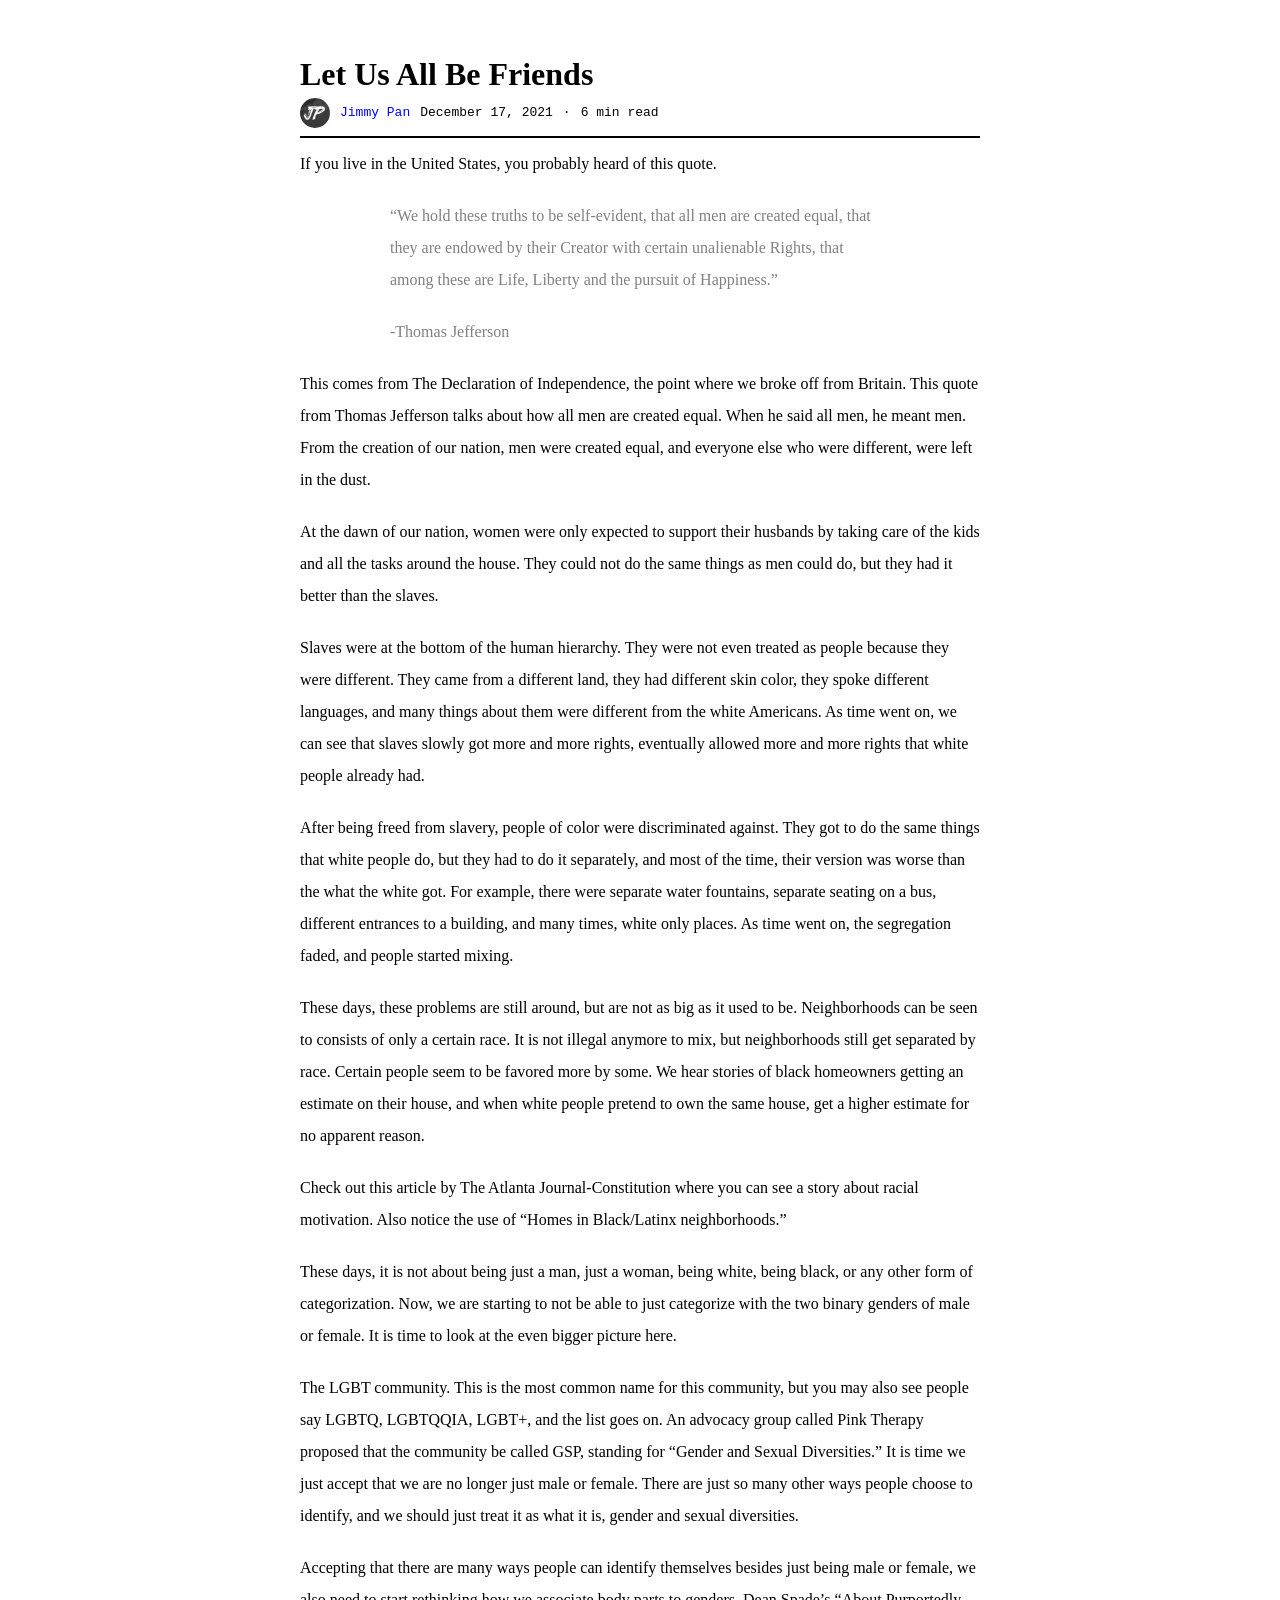
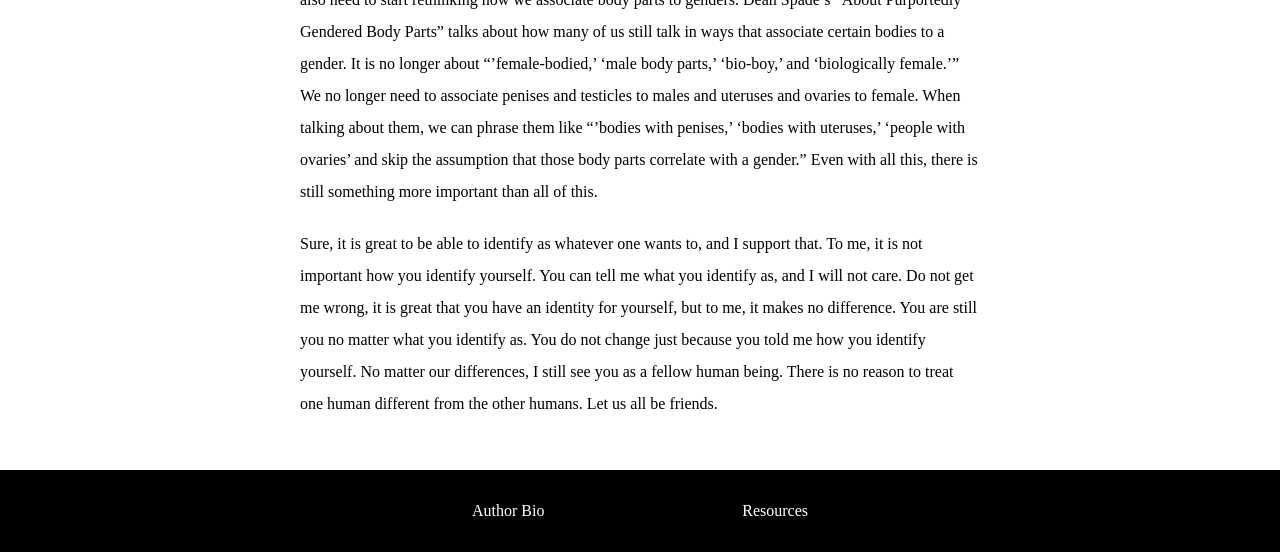
==== let-us-all-be-friends/index.html @ f7c34c7f "Add files via upload" ====
<!DOCTYPE html>
<html>
<head>
	<meta charset="utf-8">
	<meta name="viewport" content="width=device-width, initial-scale=1">
	<link rel="stylesheet" type="text/css" href="assets/css/reset.css">
	<link rel="stylesheet" type="text/css" href="assets/css/style.css">
	<title>Let Us All Be Friends</title>
</head>
<body>
	<div class="main">
		<h1>Let Us All Be Friends</h1>
		<img src="assets/img/pfp.png" alt="Jimmy Pan's Profile Picture" class="pfp url">
		<pre class="url">Jimmy Pan</pre>
		<pre>December 17, 2021</pre>
		<pre>&centerdot;</pre>
		<pre>6 min read</pre>
		<hr>
		<p>If you live in the United States, you probably heard of this quote.</p>
		<div class="quote">
			<p>“We hold these truths to be self-evident, that all men are created equal, that they are endowed by their Creator with certain unalienable Rights, that among these are Life, Liberty and the pursuit of Happiness.”</p>
			<p>-Thomas Jefferson</p>
		</div>
		<p>This comes from The Declaration of Independence, the point where we broke off from Britain. This quote from Thomas Jefferson talks about how all men are created equal. When he said all men, he meant men. From the creation of our nation, men were created equal, and everyone else who were different, were left in the dust.</p>
		<p>At the dawn of our nation, women were only expected to support their husbands by taking care of the kids and all the tasks around the house. They could not do the same things as men could do, but they had it better than the slaves.</p>
		<p>Slaves were at the bottom of the human hierarchy. They were not even treated as people because they were different. They came from a different land, they had different skin color, they spoke different languages, and many things about them were different from the white Americans. As time went on, we can see that slaves slowly got more and more rights, eventually allowed more and more rights that white people already had.</p>
		<p>After being freed from slavery, people of color were discriminated against. They got to do the same things that white people do, but they had to do it separately, and most of the time, their version was worse than the what the white got. For example, there were separate water fountains, separate seating on a bus, different entrances to a building, and many times, white only places. As time went on, the segregation faded, and people started mixing.</p>
		<p>These days, these problems are still around, but are not as big as it used to be. Neighborhoods can be seen to consists of only a certain race. It is not illegal anymore to mix, but neighborhoods still get separated by race. Certain people seem to be favored more by some. We hear stories of black homeowners getting an estimate on their house, and when white people pretend to own the same house, get a higher estimate for no apparent reason.</p>
		<p>Check out this article by The Atlanta Journal-Constitution where you can see a story about racial motivation. Also notice the use of “Homes in Black/Latinx neighborhoods.”</p>
		<p>These days, it is not about being just a man, just a woman, being white, being black, or any other form of categorization. Now, we are starting to not be able to just categorize with the two binary genders of male or female. It is time to look at the even bigger picture here.</p>
		<p>The LGBT community. This is the most common name for this community, but you may also see people say LGBTQ, LGBTQQIA, LGBT+, and the list goes on. An advocacy group called Pink Therapy proposed that the community be called GSP, standing for “Gender and Sexual Diversities.” It is time we just accept that we are no longer just male or female. There are just so many other ways people choose to identify, and we should just treat it as what it is, gender and sexual diversities.</p>
		<p>Accepting that there are many ways people can identify themselves besides just being male or female, we also need to start rethinking how we associate body parts to genders. Dean Spade’s “About Purportedly Gendered Body Parts” talks about how many of us still talk in ways that associate certain bodies to a gender. It is no longer about “’female-bodied,’ ‘male body parts,’ ‘bio-boy,’ and ‘biologically female.’” We no longer need to associate penises and testicles to males and uteruses and ovaries to female. When talking about them, we can phrase them like “’bodies with penises,’ ‘bodies with uteruses,’ ‘people with ovaries’ and skip the assumption that those body parts correlate with a gender.” Even with all this, there is still something more important than all of this.</p>
		<p>Sure, it is great to be able to identify as whatever one wants to, and I support that. To me, it is not important how you identify yourself. You can tell me what you identify as, and I will not care. Do not get me wrong, it is great that you have an identity for yourself, but to me, it makes no difference. You are still you no matter what you identify as. You do not change just because you told me how you identify yourself. No matter our differences, I still see you as a fellow human being. There is no reason to treat one human different from the other humans. Let us all be friends.</p>
	</div>
	<div class="bottom">
		<div class="links">
			<p class="pad author url">Author Bio</p>
			<p class="pad resources url">Resources</p>
		</div>
	</div>
</body>
<script type="text/javascript" src="assets/js/script.js"></script>
</html>
---- let-us-all-be-friends/assets/css/style.css ----
::-webkit-scrollbar {
	width: 5px;
}

::-webkit-scrollbar-thumb {
	background: rgba(0, 0, 0, 0.6);
	border-radius: 2.5px;
}

::-webkit-scrollbar-thumb:hover {
	background: rgba(0, 0, 0, 0.3);
}

/* Main Blog */

.main {
	width: 680px;
	margin: auto;
	margin-top: 50px;
}

@media (max-width: 680px) {
	.main {
		width: 90%;
	}
}

.url {
	cursor: pointer;
}

.pfp {
	float: left;
	width: 30px;
	height: 30px;
	border-radius: 50%;
}

pre {
	float: left;
	margin-top: 5px;
	margin-left: 10px;
}

hr {
	clear: left;
	background-color: black;
	border: 1px solid black;
}

p {
	line-height: 2.0;
	margin-top: 10px;
	margin-bottom: 20px;
}

.quote {
	margin: auto;
	width: 500px;
	color: gray;
}

@media (max-width: 500px) {
	.quote {
		width: 90%;
	}
}

.bottom {
	width: 100%;
	height: 82.4px;
	margin-top: 50px;
	background-color: black;
}

.links {
	color: white;
	width: 400px;
	margin: auto;
}

@media (max-width: 400px) {
	.links {
		width: 100%;
	}
}

.pad {
	margin: 0px;
	margin: 32px;
	text-align: center;
	line-height: normal;
}

.author {
	float: left;
}

.resources {
	float: right;
}

@media (max-width: 300px) {
	.bottom {
		height: 164.8px;
	}

	.author {
		float: none;
	}

	.resources {
		float: none;
	}
}

/* Author Bio */

.back {
	top: 0;
	margin: 0;
	left: 10px;
	cursor: pointer;
	position: fixed;
	user-select: none;
}

.bio {
	font-family: "Comic Sans MS", "Comic Sans", cursive;
}

#title {
	opacity: 0;
	text-align: center;
	animation-name: title;
	animation-duration: 2s;
	animation-fill-mode: forwards;
}

@keyframes title {
	100% {
		opacity: 1;
	}
}

#info {
	opacity: 0;
	float: left;
	width: 360px;
	font-size: 23px;
	margin-top: 75px;
	animation-delay: 1s;
	animation-name: info;
	animation-duration: 2s;
	animation-fill-mode: forwards;
}

@keyframes info {
	100% {
		opacity: 1;
		margin-top: 25px;
	}
}

#jimmy {
	opacity: 0;
	float: right;
	width: 300px;
	height: auto;
	margin-right: -50px;
	animation-delay: 2s;
	animation-name: jimmy;
	animation-duration: 2s;
	animation-fill-mode: forwards;
}

@keyframes jimmy {
	100% {
		opacity: 1;
		margin-right: 0px;
	}
}

/* Works Cited */

.cite {
	opacity: 0;
	margin-left: 48px;
	text-indent: -48px;
	animation-name: cite;
	animation-duration: 1s;
	animation-fill-mode: forwards;
}

#one {
	animation-delay: 1s;
}

#two {
	animation-delay: 1.5s;
}

#three {
	animation-delay: 2s;
}

#four {
	animation-delay: 2.5s;
}

@keyframes cite {
	100% {
		opacity: 1;
	}
}

.stamp {
	bottom: 0;
	margin: 0;
	right: 5px;
	cursor: default;
	position: fixed;
	user-select: none;
}
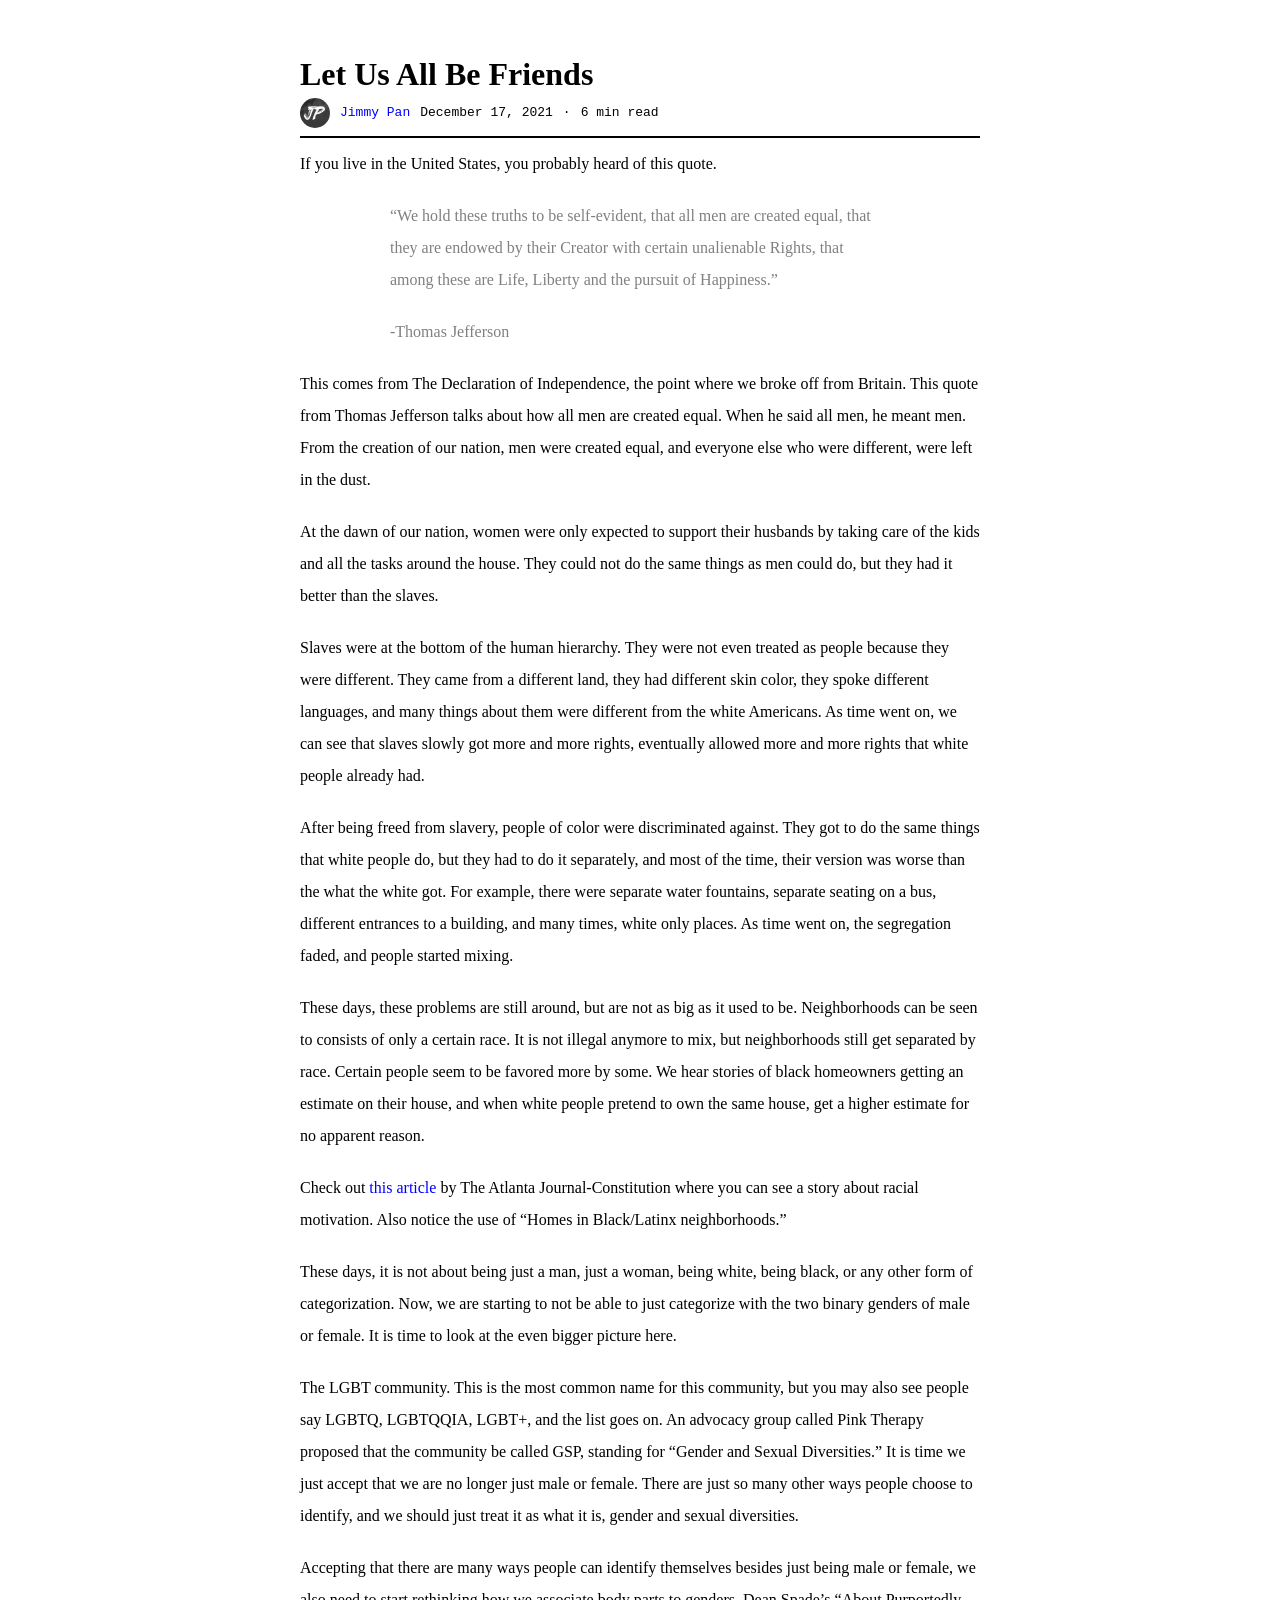
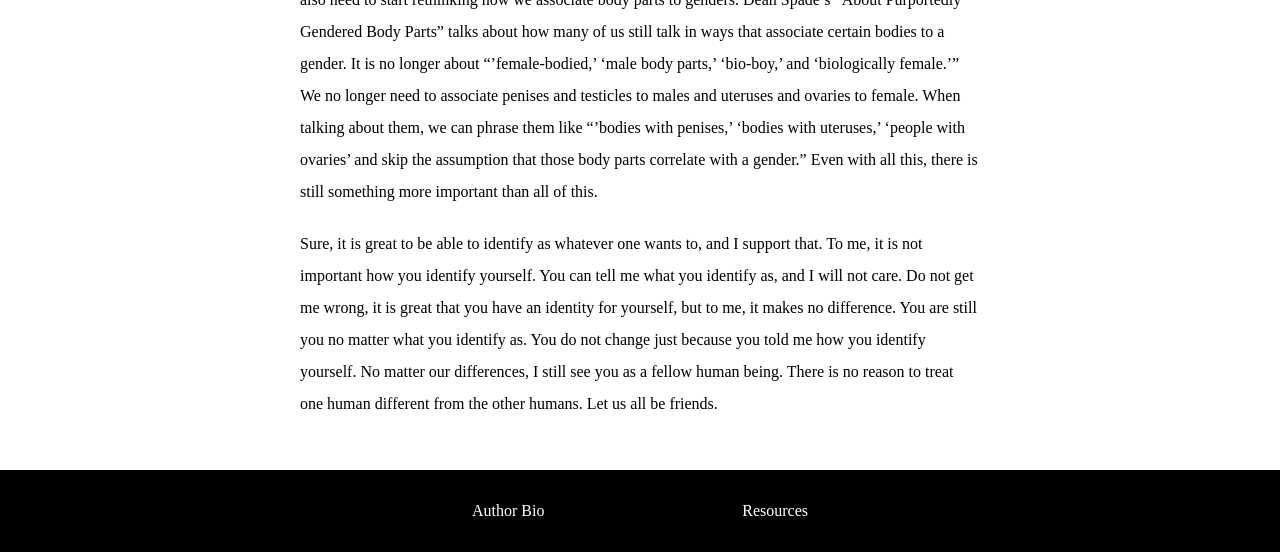
==== commit 2d4737cb: "Add files via upload" ====
--- a/let-us-all-be-friends/index.html
+++ b/let-us-all-be-friends/index.html
@@ -26,7 +26,7 @@
 		<p>Slaves were at the bottom of the human hierarchy. They were not even treated as people because they were different. They came from a different land, they had different skin color, they spoke different languages, and many things about them were different from the white Americans. As time went on, we can see that slaves slowly got more and more rights, eventually allowed more and more rights that white people already had.</p>
 		<p>After being freed from slavery, people of color were discriminated against. They got to do the same things that white people do, but they had to do it separately, and most of the time, their version was worse than the what the white got. For example, there were separate water fountains, separate seating on a bus, different entrances to a building, and many times, white only places. As time went on, the segregation faded, and people started mixing.</p>
 		<p>These days, these problems are still around, but are not as big as it used to be. Neighborhoods can be seen to consists of only a certain race. It is not illegal anymore to mix, but neighborhoods still get separated by race. Certain people seem to be favored more by some. We hear stories of black homeowners getting an estimate on their house, and when white people pretend to own the same house, get a higher estimate for no apparent reason.</p>
-		<p>Check out this article by The Atlanta Journal-Constitution where you can see a story about racial motivation. Also notice the use of “Homes in Black/Latinx neighborhoods.”</p>
+		<p>Check out <span class="url">this article</span> by The Atlanta Journal-Constitution where you can see a story about racial motivation. Also notice the use of “Homes in Black/Latinx neighborhoods.”</p>
 		<p>These days, it is not about being just a man, just a woman, being white, being black, or any other form of categorization. Now, we are starting to not be able to just categorize with the two binary genders of male or female. It is time to look at the even bigger picture here.</p>
 		<p>The LGBT community. This is the most common name for this community, but you may also see people say LGBTQ, LGBTQQIA, LGBT+, and the list goes on. An advocacy group called Pink Therapy proposed that the community be called GSP, standing for “Gender and Sexual Diversities.” It is time we just accept that we are no longer just male or female. There are just so many other ways people choose to identify, and we should just treat it as what it is, gender and sexual diversities.</p>
 		<p>Accepting that there are many ways people can identify themselves besides just being male or female, we also need to start rethinking how we associate body parts to genders. Dean Spade’s “About Purportedly Gendered Body Parts” talks about how many of us still talk in ways that associate certain bodies to a gender. It is no longer about “’female-bodied,’ ‘male body parts,’ ‘bio-boy,’ and ‘biologically female.’” We no longer need to associate penises and testicles to males and uteruses and ovaries to female. When talking about them, we can phrase them like “’bodies with penises,’ ‘bodies with uteruses,’ ‘people with ovaries’ and skip the assumption that those body parts correlate with a gender.” Even with all this, there is still something more important than all of this.</p>
